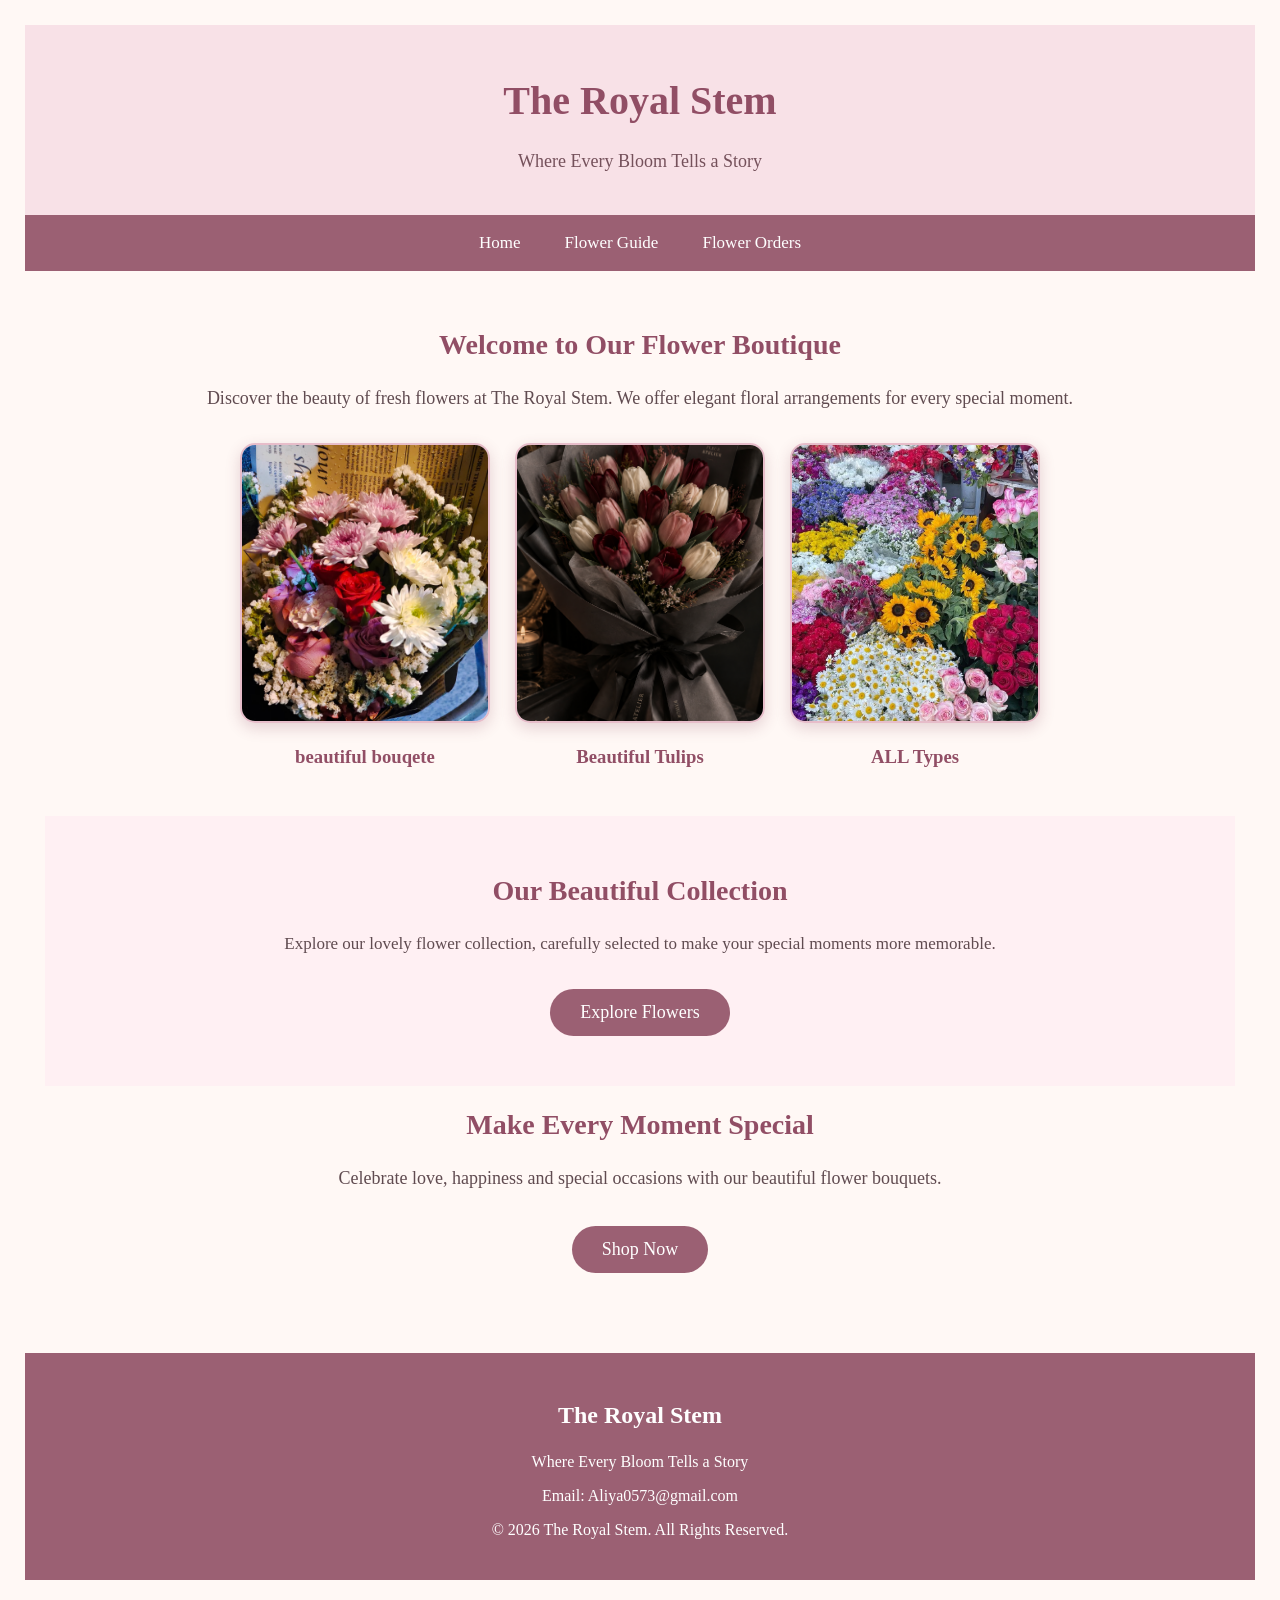
==== index.html @ b472b887 "Add files via upload" ====
<!DOCTYPE html>
<html lang="en">

<head>
    <meta charset="UTF-8">
    <meta name="viewport" content="width=device-width, initial-scale=1.0">

    <title>The Royal Stem | Flower Boutique</title>

    <link rel="stylesheet" href="home.css">
</head>

<body>

    <header>
        <h1>The Royal Stem</h1>
        <p>Where Every Bloom Tells a Story</p>
    </header>

    <nav>
        <a href="index.html">Home</a>
        <a href="media.html">Flower Guide</a>
        <a href="register.html">Flower Orders</a>
    </nav>

    <main>

        <h2>Welcome to Our Flower Boutique</h2>

        <p>
            Discover the beauty of fresh flowers at The Royal Stem.
            We offer elegant floral arrangements for every special moment.
        </p>
<div class="flower-gallery">

    <div>
        <img src="mix flowers.jpg" alt="beautiful bouqete">
        <h3>beautiful bouqete</h3>
    </div>

    <div>
        <img src="burgendy flower.png" alt="Tulips">
        <h3>Beautiful Tulips</h3>
    </div>

    <div>
        <img src="all types.jpg" alt="All types">
        <h3>ALL Types </h3>
    </div>

</div>
     
    <section class="collection-section">

    <h2>Our Beautiful Collection</h2>

    <p>
        Explore our lovely flower collection, carefully selected
        to make your special moments more memorable.
    </p>

    <a href="media.html" class="shop-btn">Explore Flowers</a>

</section>

        <h2>Make Every Moment Special</h2>

        <p>
            Celebrate love, happiness and special occasions
            with our beautiful flower bouquets.
        </p>

        <a href="register.html" class="shop-btn">Shop Now</a>

    </main>

   
<footer>
    <h3>The Royal Stem</h3>
    <p>Where Every Bloom Tells a Story</p>
    <p>Email: Aliya0573@gmail.com</p>
    <p>© 2026 The Royal Stem. All Rights Reserved.</p>
</footer>
</body>
</html>
---- home.css ----
/* General Styling */
* {
    box-sizing: border-box;
}

body {
    margin: 0;
    background-color: #fff8f5;
    font-family: Georgia, serif;
    text-align: center;

    border: 25px solid transparent;
    border-image-source: url("border.png");
    border-image-slice: 30;
    border-image-width: 25px;
    border-image-repeat: round;
}

/* Website Header */
header {
    background-color: #f8e1e7;
    padding: 25px;
}

h1 {
    color: #914e65;
    font-size: 40px;
}

header p {
    color: #75515b;
    font-size: 18px;
}

/* Navigation Bar */
nav {
    background-color: #9b6073;
    padding: 18px;
}

nav a {
    color: white;
    text-decoration: none;
    margin: 20px;
    font-size: 17px;
}

nav a:hover {
    color: #ffe0e8;
}

/* Main Section */
main {
    padding: 35px 20px;
}

h2 {
    color: #914e65;
    font-size: 28px;
}

main p {
    color: #604b50;
    font-size: 18px;
    line-height: 1.6;
}

/* Main Flower Image */
main > img {
    width: 320px;
    max-width: 100%;
    height: 380px;
    object-fit: contain;
    display: block;
    margin: 25px auto;
    border-radius: 15px;
    box-shadow: 0 5px 15px rgba(120, 50, 75, 0.2);
}

/* Shop Button */
.shop-btn {
    display: inline-block;
    background-color: #9b6073;
    color: white;
    padding: 13px 30px;
    text-decoration: none;
    border-radius: 25px;
    margin: 15px;
    font-size: 18px;
}

.shop-btn:hover {
    background-color: #704052;
}

/* Flower Gallery */
.flower-gallery {
    display: flex;
    justify-content: center;
    align-items: flex-start;
    gap: 25px;
    flex-wrap: wrap;
    margin: 30px;
}

.flower-gallery div {
    width: 250px;
    max-width: 100%;
}

.flower-gallery img {
    width: 100%;
    height: 280px;
    object-fit: cover;
    border-radius: 15px;
    border: 2px solid #e7bdca;
    box-shadow: 0 5px 15px rgba(120, 50, 75, 0.2);
}

.flower-gallery h3 {
    color: #914e65;
}

/* Welcome Section */
.welcome-section {
    padding: 40px 20px;
    background-color: #f8e1e7;
    margin-top: 35px;
}

.welcome-section h2 {
    color: #914e65;
    font-size: 30px;
}

.welcome-section p {
    color: #604b50;
    font-size: 17px;
    line-height: 1.7;
}

/* Collection Section */
.collection-section {
    background-color: #fff0f3;
    padding: 35px 20px;
    margin-top: 30px;
}

.collection-section h2 {
    color: #914e65;
    font-size: 28px;
}

.collection-section p {
    color: #604b50;
    font-size: 17px;
    line-height: 1.6;
}

/* Footer */
footer {
    background-color: #9b6073;
    color: white;
    padding: 25px;
    text-align: center;
    margin-top: 30px;
}

footer h3 {
    font-size: 24px;
}

/* Responsive Design */
@media (max-width: 768px) {

    nav a {
        display: inline-block;
        margin: 8px;
        font-size: 15px;
    }

    .flower-gallery {
        margin: 20px 10px;
        gap: 20px;
    }

    .flower-gallery div {
        width: 220px;
    }

    body {
        border-width: 12px;
    }
}

@media (max-width: 480px) {

    h1 {
        font-size: 30px;
    }

    .flower-gallery div {
        width: 100%;
        max-width: 280px;
    }

    main > img {
        height: 300px;
    }
}
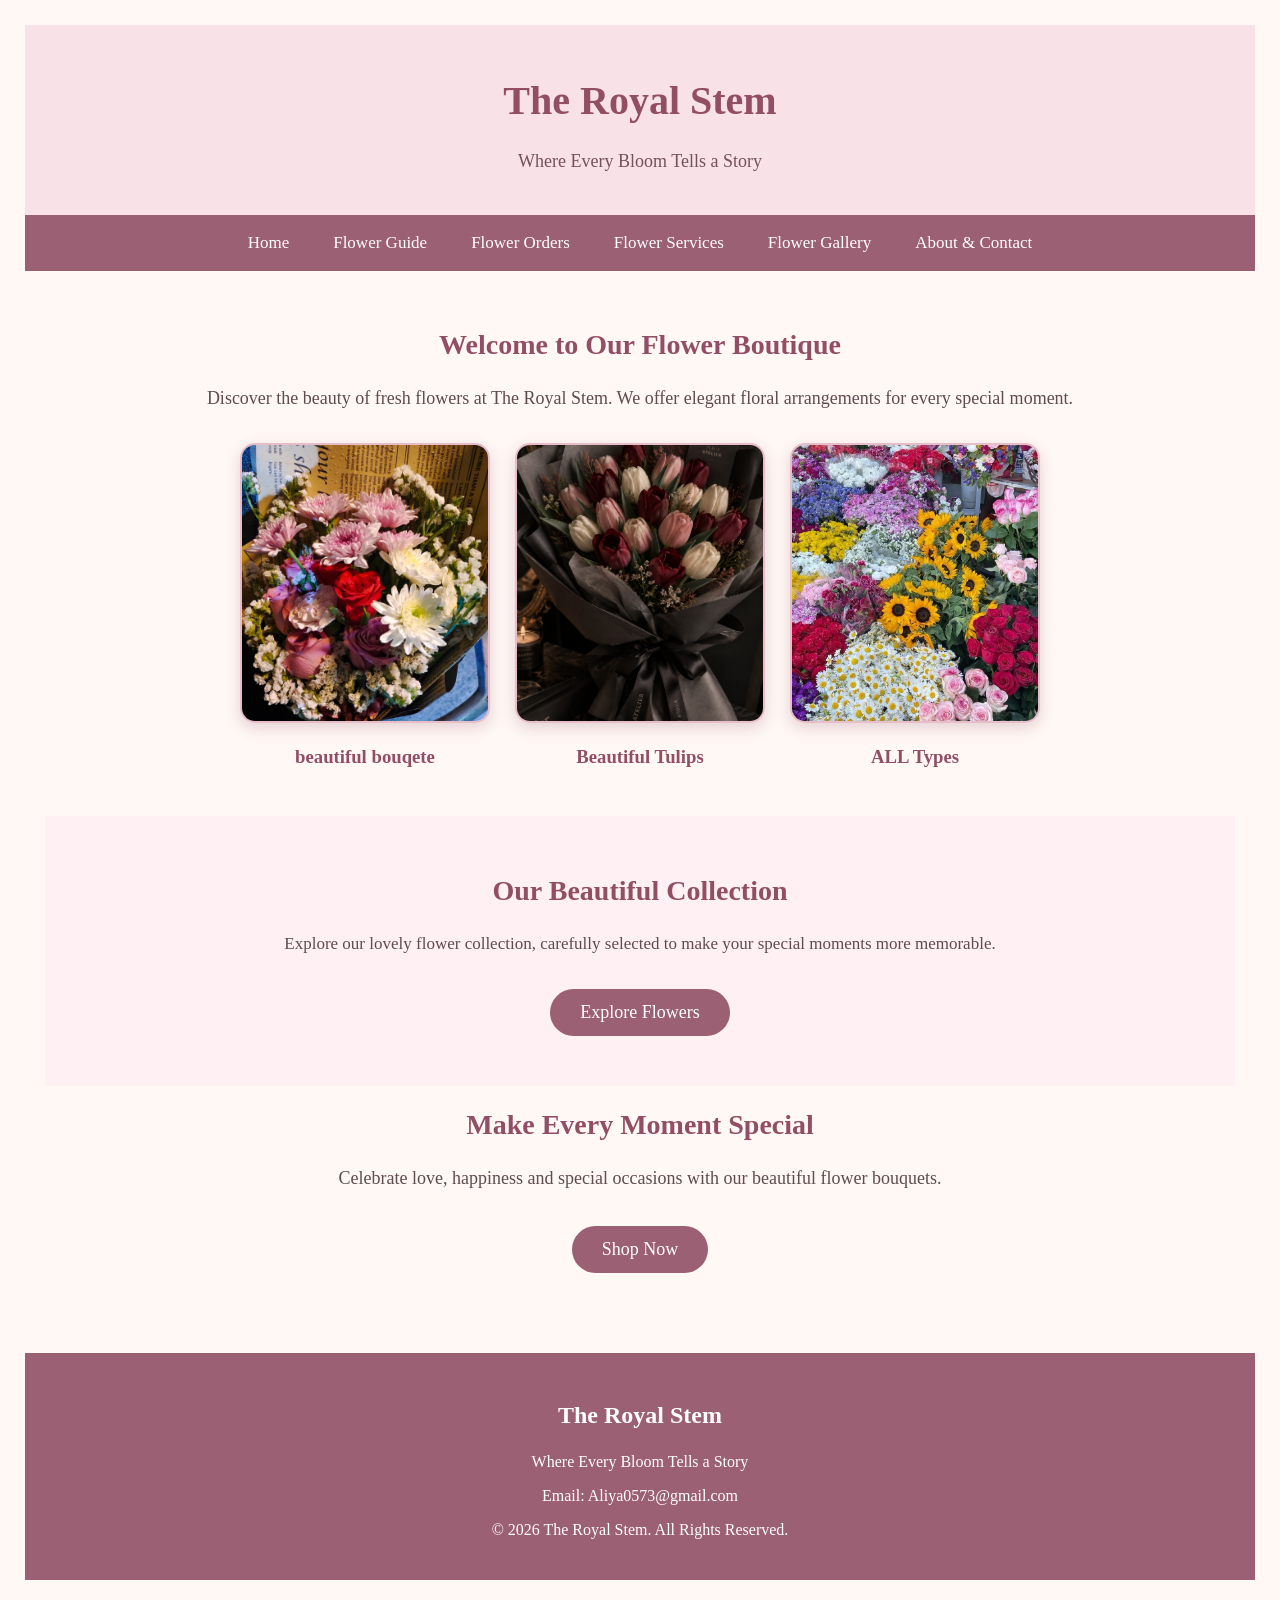
==== commit 25ccfea6: "Add files via upload" ====
--- a/index.html
+++ b/index.html
@@ -18,10 +18,13 @@
     </header>
 
     <nav>
-        <a href="index.html">Home</a>
-        <a href="media.html">Flower Guide</a>
-        <a href="register.html">Flower Orders</a>
-    </nav>
+    <a href="index.html">Home</a>
+    <a href="media.html">Flower Guide</a>
+    <a href="register.html">Flower Orders</a>
+    <a href="services.html">Flower Services</a>
+    <a href="portfolio.html">Flower Gallery</a>
+    <a href="contact.html">About & Contact</a>
+</nav>
 
     <main>
 
